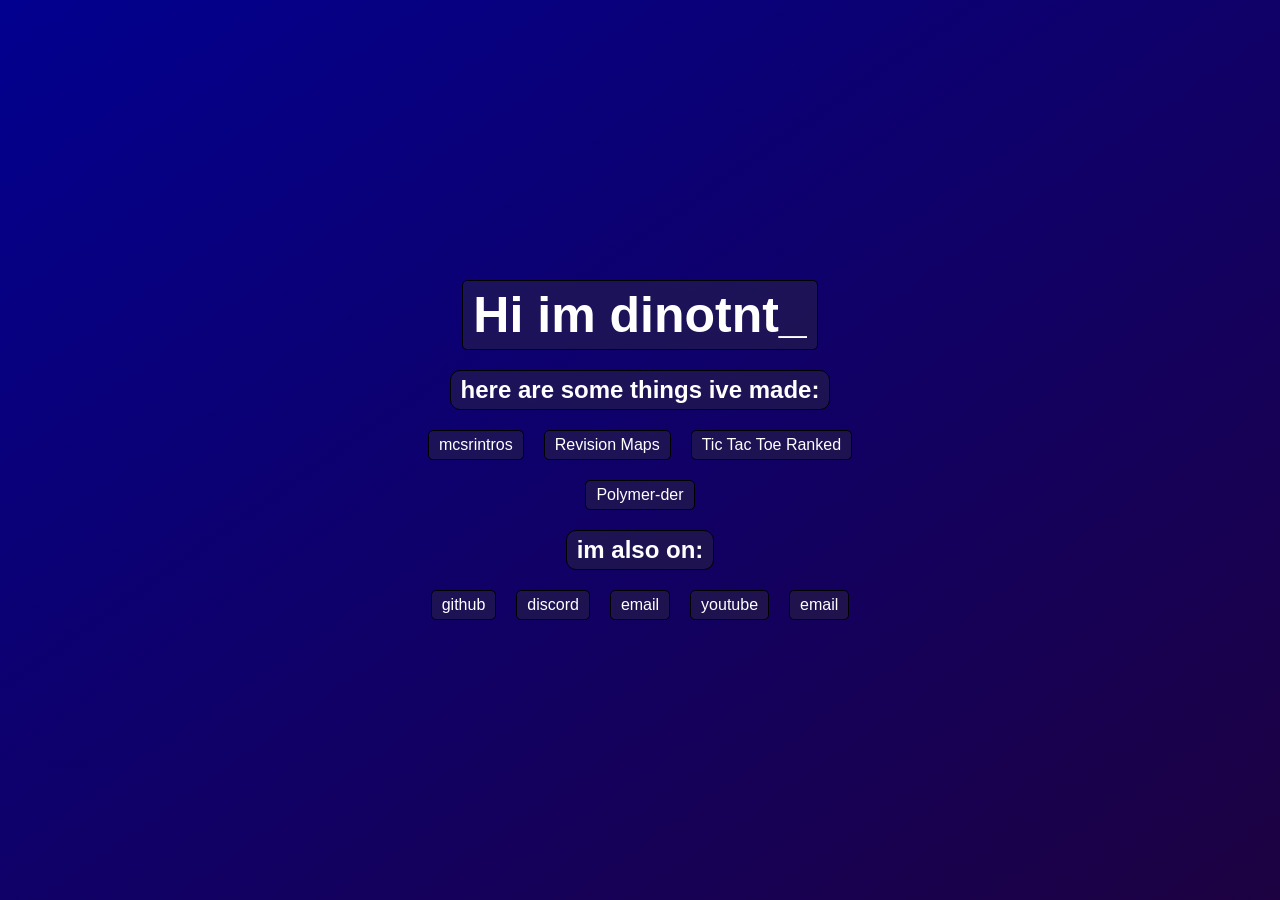
==== index.html @ 5982d79c "Update index.html" ====
<!DOCTYPE html>
<html lang="en">
<head>
    <meta charset="UTF-8">
    <meta name="viewport" content="width=device-width, initial-scale=1.0">
    <title>hi im dino</title>
    <style>
        body {
            font-family: Arial, sans-serif;
            margin: 0;
            padding: 0;
            background: linear-gradient(to bottom right, #02008f, #1d0141);
            background-attachment: fixed;
            overflow-x: hidden;
            overflow-y: hidden;
            display: flex;
            justify-content: center;
            align-items: center;
            height: 100vh;
            color: white;
        }
        .header{
            margin: 10px;
            padding: 5px 10px 5px 10px;
            background-color: rgba(53, 51, 51, 0.363);
            border-radius: 5px;
            text-align: center;
            width: fit-content;
            font-size: 40px;
            border: black solid 1px;
            font-size: 50px;
        }
        .element {
            margin: 10px;
            padding: 5px 10px 5px 10px;
            background-color: rgba(53, 51, 51, 0.363);
            border-radius: 5px;
            text-align: center;
            width: fit-content;
            border: black solid 1px;
        }
        .c {
            display: flex;
            flex-direction: column;
            align-items: center;
        }
        .box {
            margin: 10px;
            padding: 5px 10px 5px 10px;
            background-color: rgba(53, 51, 51, 0.363);
            border-radius: 10px;
            text-align: center;
            width: fit-content;
            border: black solid 1px;
        }
        p h2{
            margin: 0;
            padding: 0;
        }
        .horiz {
            display: flex;
            flex-direction: row;
            justify-content: center;
        }
        .clickable {
            cursor: pointer;
            transition: background-color 0.3s, transform 0.3s;
        }
        a {
            color: inherit;
            text-decoration: none;
        }

    </style>
</head>
<body>
    <div class="centered">
        <div class="c">
            <h1 class="header move">Hi im dinotnt_</h1>
            <div class="box move">
                <h2 style="margin: 0;">here are some things ive made:</h2>
            </div>
            <div class="horiz move">
                <p class="element clickable"><a href="http://mcsrintros.dinotnt.com" target="_blank">mcsrintros</a></p>
                <p class="element clickable"><a href="http://revisionmaps.dinotnt.com" target="_blank">Revision Maps</a></p>
                <p class="element clickable"><a href="http://tttr.dinotnt.com" target="_blank">Tic Tac Toe Ranked</a></p>
            </div>
            <div class="horiz move">
                <p class="element clickable"><a href="http://polymer-der.dinotnt.com" target="_blank">Polymer-der</a></p>
            </div>
            <div class="box move">
                <h2 style="margin: 0;">im also on:</h2>
            </div>
            <div class="horiz move">
                <p class="element clickable"><a href="https://github.com/dinotnt-lab" target="_blank">github</a></p>
                <p class="element clickable"><a onclick="alert('urls dont work for discord silly. add me -> dinotnt')">discord</a></p>
                <p class="element clickable"><a onclick="alert('i bet you fell for the discord one too -> rooc08964@gmail.com')">email</a></p>
               <p class="element clickable"><a href="https://youtube.com/@dinotnt" target="_blank">youtube</a></p>
               <p class="element clickable"><a href="twitch.tv/dinotnt_" target="_blank">email</a></p>
        </div>
    </div>
</body>
<script>
document.addEventListener("mousemove", (event) => {
    const elements = document.querySelectorAll(".move");

    elements.forEach(el => {
        const rect = el.getBoundingClientRect();

        const centerX = rect.left + rect.width / 2;
        const centerY = rect.top + rect.height / 2;

        const deltaX = centerX - event.clientX;
        const deltaY = centerY - event.clientY;

        const translateX = deltaX / 40 * -1
        const translateY = deltaY / 40 * -1
        const rotate = deltaX / 80 * -1

        el.style.transition = "transform 0.1s";
        el.style.transform = `translate(${translateX}px, ${translateY}px) rotate(${rotate}deg)`;
    });
});
</script>


</html>
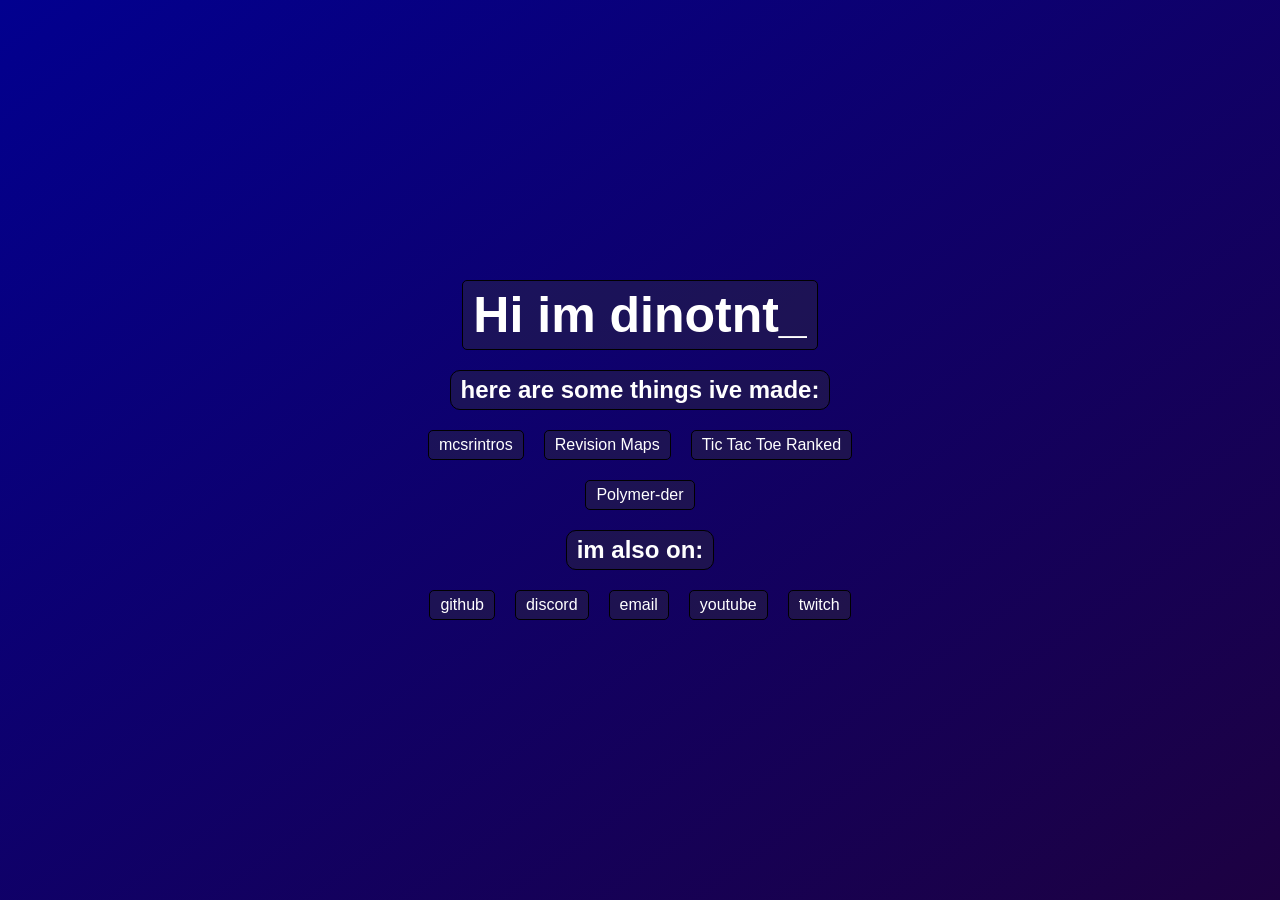
==== commit c77695ef: "Update index.html" ====
--- a/index.html
+++ b/index.html
@@ -96,7 +96,7 @@
                 <p class="element clickable"><a onclick="alert('urls dont work for discord silly. add me -> dinotnt')">discord</a></p>
                 <p class="element clickable"><a onclick="alert('i bet you fell for the discord one too -> rooc08964@gmail.com')">email</a></p>
                <p class="element clickable"><a href="https://youtube.com/@dinotnt" target="_blank">youtube</a></p>
-               <p class="element clickable"><a href="twitch.tv/dinotnt_" target="_blank">email</a></p>
+               <p class="element clickable"><a href="twitch.tv/dinotnt_" target="_blank">twitch</a></p>
         </div>
     </div>
 </body>
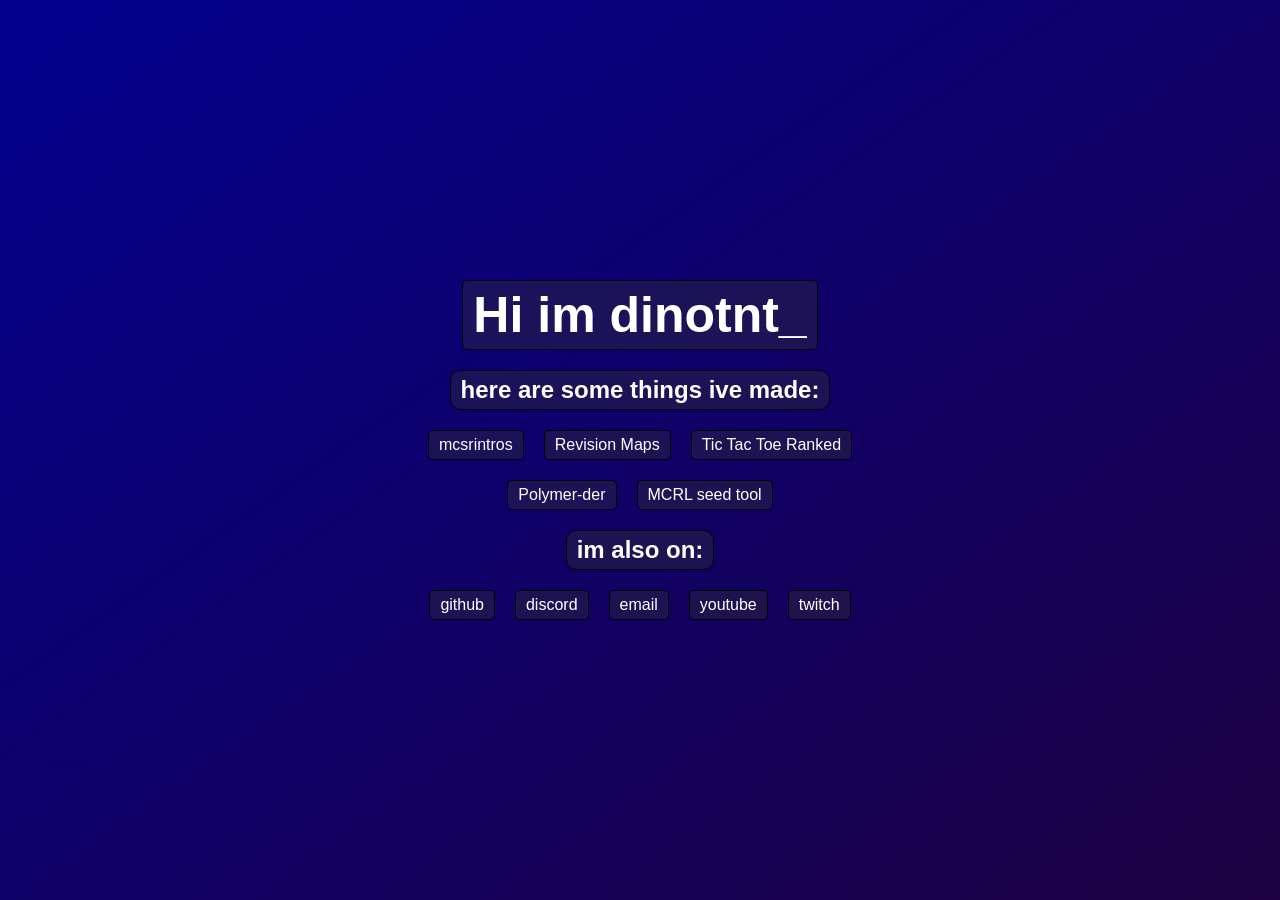
==== commit bb6058eb: "Add link to MCRL seed tool in index.html" ====
--- a/index.html
+++ b/index.html
@@ -87,6 +87,7 @@
             </div>
             <div class="horiz move">
                 <p class="element clickable"><a href="http://polymer-der.dinotnt.com" target="_blank">Polymer-der</a></p>
+                <p class="element clickable"><a href="http://mcrl-seed-tool.dinotnt.com" target="_blank">MCRL seed tool</a></p>
             </div>
             <div class="box move">
                 <h2 style="margin: 0;">im also on:</h2>
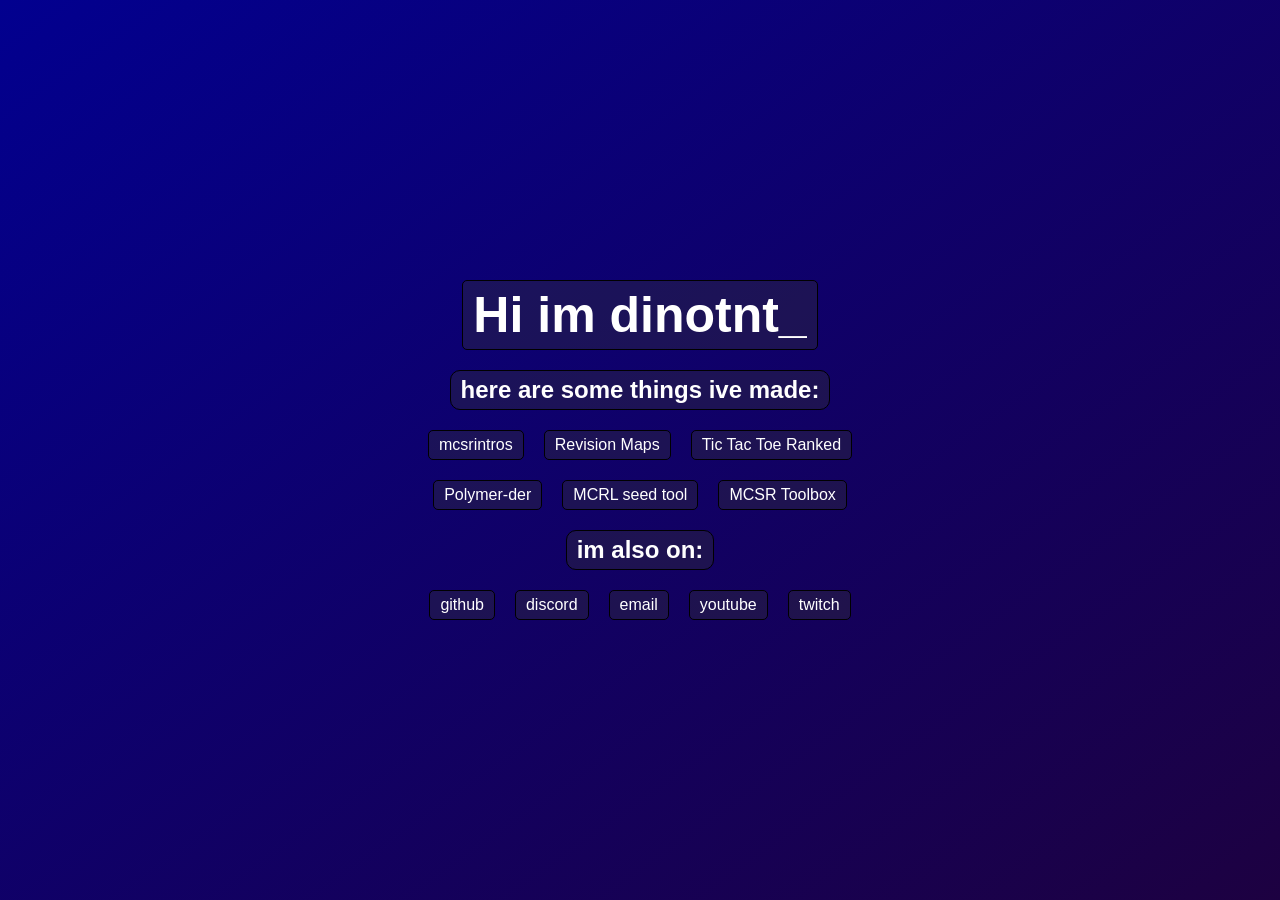
==== commit 73fc06b4: "Add link to MCSR Toolbox in index.html" ====
--- a/index.html
+++ b/index.html
@@ -88,6 +88,7 @@
             <div class="horiz move">
                 <p class="element clickable"><a href="http://polymer-der.dinotnt.com" target="_blank">Polymer-der</a></p>
                 <p class="element clickable"><a href="http://mcrl-seed-tool.dinotnt.com" target="_blank">MCRL seed tool</a></p>
+                <p class='element clickable'><a href='http://mcsr-toolbox.dinotnt.com' target='_blank'>MCSR Toolbox</a></p>
             </div>
             <div class="box move">
                 <h2 style="margin: 0;">im also on:</h2>
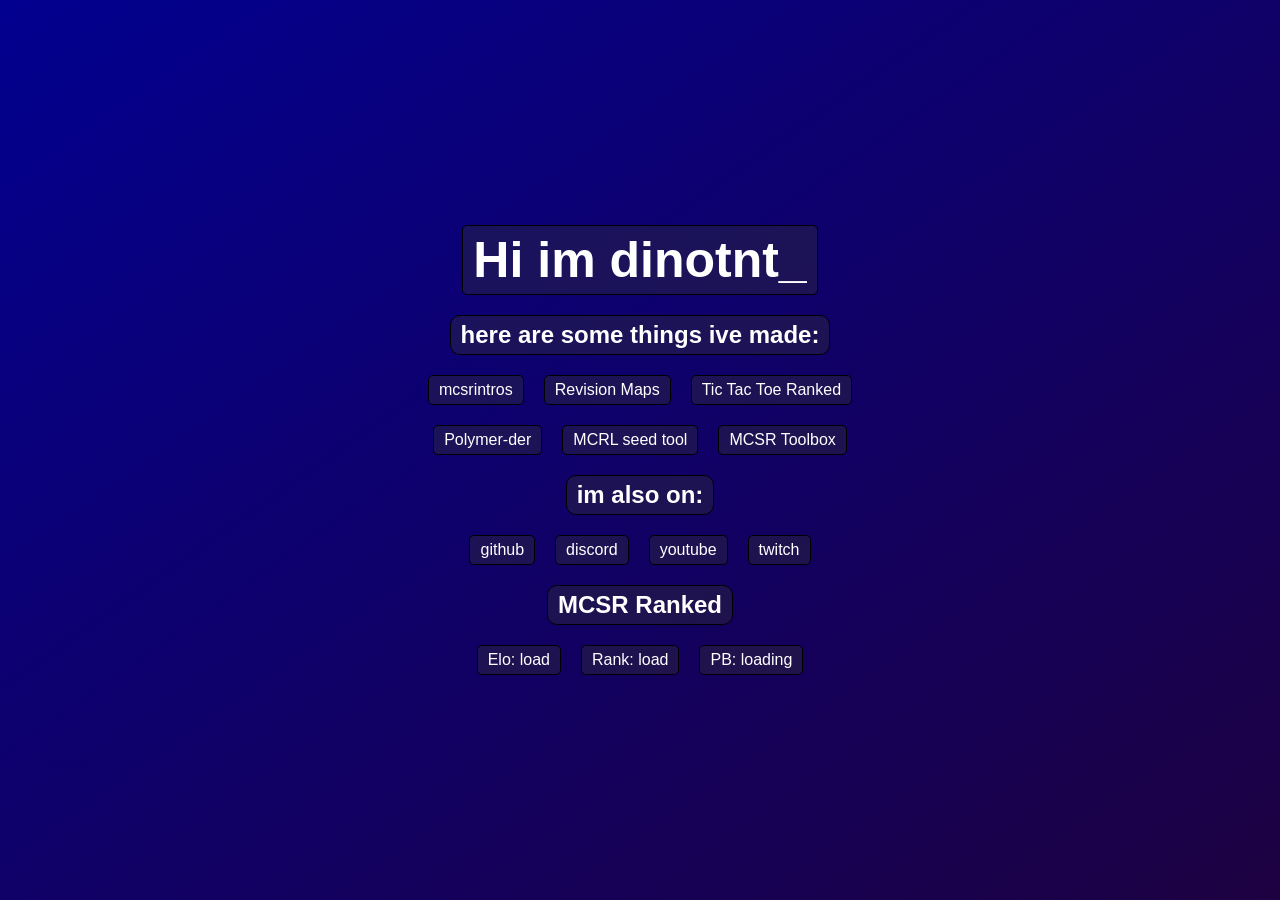
==== commit b6ed026b: "mcsrranked stats" ====
--- a/index.html
+++ b/index.html
@@ -95,10 +95,18 @@
             </div>
             <div class="horiz move">
                 <p class="element clickable"><a href="https://github.com/dinotnt-lab" target="_blank">github</a></p>
-                <p class="element clickable"><a onclick="alert('urls dont work for discord silly. add me -> dinotnt')">discord</a></p>
-                <p class="element clickable"><a onclick="alert('i bet you fell for the discord one too -> rooc08964@gmail.com')">email</a></p>
-               <p class="element clickable"><a href="https://youtube.com/@dinotnt" target="_blank">youtube</a></p>
-               <p class="element clickable"><a href="twitch.tv/dinotnt_" target="_blank">twitch</a></p>
+                <p class="element clickable"><a href="https://discord.com/users/934411864123797574" target="_blank">discord</a></p>
+                <p class="element clickable"><a href="https://youtube.com/@dinotnt" target="_blank">youtube</a></p>
+                <p class="element clickable"><a href="https://twitch.tv/dinotnt_" target="_blank">twitch</a></p>
+            </div>
+            <div class="box move">
+                <h2 style="margin:0;" class="clickable"><a href="https://mcsrranked.com/stats/dinotnt_" target="_blank">MCSR Ranked</a></h2>
+            </div>
+            <div class="horiz move">
+                <p id="elo" class="element">Elo: load</p>
+                <p id="lbpos" class="element">Rank: load</p>
+                <p id="pb" class="element">PB: loading</p>
+            </div>
         </div>
     </div>
 </body>
@@ -115,15 +123,38 @@
         const deltaX = centerX - event.clientX;
         const deltaY = centerY - event.clientY;
 
-        const translateX = deltaX / 40 * -1
-        const translateY = deltaY / 40 * -1
+        const translateX = deltaX / 80 * -1
+        const translateY = deltaY / 80 * -1
         const rotate = deltaX / 80 * -1
 
         el.style.transition = "transform 0.1s";
         el.style.transform = `translate(${translateX}px, ${translateY}px) rotate(${rotate}deg)`;
     });
 });
+
+function formatTime(ms) {
+    const minutes = Math.floor(ms / 60000);
+    const seconds = Math.floor((ms % 60000) / 1000);
+    const milliseconds = ms % 1000;
+
+    return `${String(minutes).padStart(2, '0')}:` +
+           `${String(seconds).padStart(2, '0')}.` +
+           `${String(milliseconds).padStart(3, '0')}`;
+}
+
+async function getmcsrrankedstuff() {
+    const res = await fetch('https://api.mcsrranked.com/users/dinotnt_');
+    const data = await res.json();
+    console.log(data)
+
+    const elo = document.getElementById('elo');
+    elo.innerText = 'Elo: ' + data.data.eloRate;
+    const lbpos = document.getElementById('lbpos');
+    lbpos.innerText = 'Rank: ' + data.data.eloRank;
+    const pb = document.getElementById('pb');
+    pb.innerText = 'pb: ' + formatTime(data.data.statistics.total.bestTime.ranked);
+}
+
+getmcsrrankedstuff();
 </script>
-
-
-</html>
+</html>
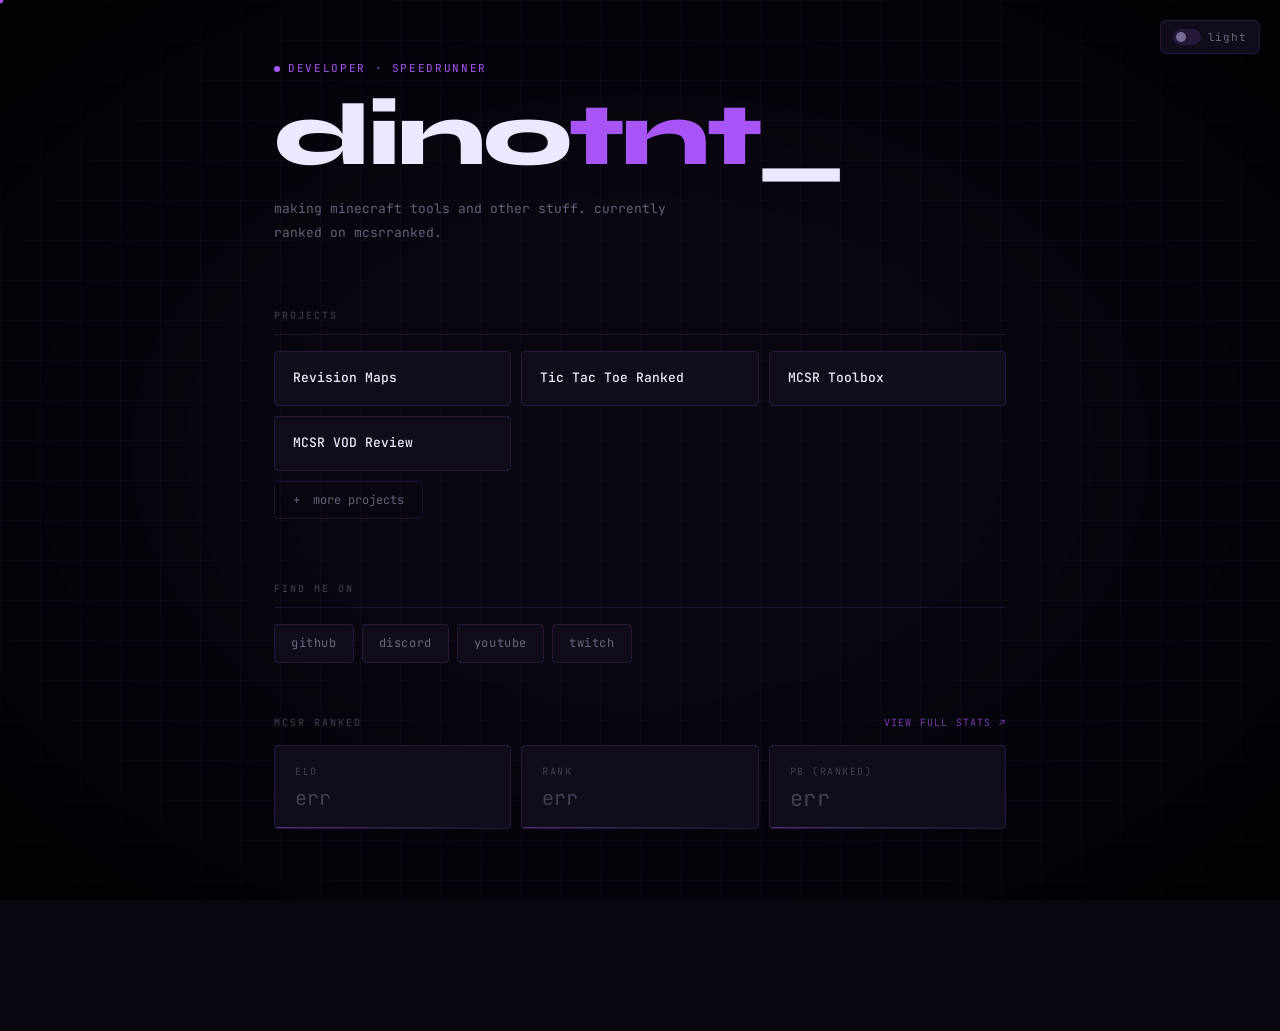
==== commit a77a307c: "new sigte" ====
--- a/index.html
+++ b/index.html
@@ -1,160 +1,570 @@
 <!DOCTYPE html>
-<html lang="en">
+<html lang="en" data-theme="dark">
 <head>
-    <meta charset="UTF-8">
-    <meta name="viewport" content="width=device-width, initial-scale=1.0">
-    <title>hi im dino</title>
-    <style>
-        body {
-            font-family: Arial, sans-serif;
-            margin: 0;
-            padding: 0;
-            background: linear-gradient(to bottom right, #02008f, #1d0141);
-            background-attachment: fixed;
-            overflow-x: hidden;
-            overflow-y: hidden;
-            display: flex;
-            justify-content: center;
-            align-items: center;
-            height: 100vh;
-            color: white;
-        }
-        .header{
-            margin: 10px;
-            padding: 5px 10px 5px 10px;
-            background-color: rgba(53, 51, 51, 0.363);
-            border-radius: 5px;
-            text-align: center;
-            width: fit-content;
-            font-size: 40px;
-            border: black solid 1px;
-            font-size: 50px;
-        }
-        .element {
-            margin: 10px;
-            padding: 5px 10px 5px 10px;
-            background-color: rgba(53, 51, 51, 0.363);
-            border-radius: 5px;
-            text-align: center;
-            width: fit-content;
-            border: black solid 1px;
-        }
-        .c {
-            display: flex;
-            flex-direction: column;
-            align-items: center;
-        }
-        .box {
-            margin: 10px;
-            padding: 5px 10px 5px 10px;
-            background-color: rgba(53, 51, 51, 0.363);
-            border-radius: 10px;
-            text-align: center;
-            width: fit-content;
-            border: black solid 1px;
-        }
-        p h2{
-            margin: 0;
-            padding: 0;
-        }
-        .horiz {
-            display: flex;
-            flex-direction: row;
-            justify-content: center;
-        }
-        .clickable {
-            cursor: pointer;
-            transition: background-color 0.3s, transform 0.3s;
-        }
-        a {
-            color: inherit;
-            text-decoration: none;
-        }
-
-    </style>
+  <meta charset="UTF-8">
+  <meta name="viewport" content="width=device-width, initial-scale=1.0">
+  <title>dinotnt_</title>
+  <link rel="preconnect" href="https://fonts.googleapis.com">
+  <link rel="preconnect" href="https://fonts.gstatic.com" crossorigin>
+  <link href="https://fonts.googleapis.com/css2?family=JetBrains+Mono:wght@300;400;500;700&family=Syne:wght@400;700;800&display=swap" rel="stylesheet">
+  <style>
+    *, *::before, *::after { box-sizing: border-box; margin: 0; padding: 0; }
+
+    :root {
+      --accent:        #a855f7;
+      --accent-bright: #c084fc;
+      --accent-dim:    rgba(168,85,247,0.12);
+      --border:        rgba(168,85,247,0.15);
+      --border-hover:  rgba(168,85,247,0.4);
+      --mono: 'JetBrains Mono', monospace;
+      --display: 'Syne', sans-serif;
+    }
+
+    /* ── DARK ── */
+    [data-theme="dark"] {
+      --bg:         #08060f;
+      --surface:    #100d1a;
+      --surface2:   #18132a;
+      --text:       #ede8ff;
+      --text-muted: rgba(220,210,255,0.45);
+      --text-dim:   rgba(220,210,255,0.25);
+      --grid-line:  rgba(168,85,247,0.04);
+      --vignette:   rgba(0,0,0,0.75);
+      --toggle-bg:  #18132a;
+      --toggle-icon: '☀';
+    }
+
+    /* ── LIGHT ── */
+    [data-theme="light"] {
+      --bg:         #faf8ff;
+      --surface:    #f2eeff;
+      --surface2:   #e9e0ff;
+      --text:       #1a0e33;
+      --text-muted: rgba(40,20,80,0.55);
+      --text-dim:   rgba(40,20,80,0.35);
+      --grid-line:  rgba(168,85,247,0.06);
+      --vignette:   rgba(200,180,255,0.15);
+      --accent:        #7c3aed;
+      --accent-bright: #9333ea;
+      --accent-dim:    rgba(124,58,237,0.1);
+      --border:        rgba(124,58,237,0.18);
+      --border-hover:  rgba(124,58,237,0.45);
+    }
+
+    html { transition: background 0.3s, color 0.3s; }
+
+    html, body {
+      height: 100%;
+      background: var(--bg);
+      color: var(--text);
+      font-family: var(--mono);
+      font-size: 14px;
+      line-height: 1.6;
+      overflow-x: hidden;
+      cursor: none;
+    }
+
+    * { cursor: none !important; }
+
+    body::before {
+      content: '';
+      position: fixed; inset: 0;
+      background-image:
+        linear-gradient(var(--grid-line) 1px, transparent 1px),
+        linear-gradient(90deg, var(--grid-line) 1px, transparent 1px);
+      background-size: 40px 40px;
+      pointer-events: none; z-index: 0;
+      transition: background-image 0.3s;
+    }
+
+    body::after {
+      content: '';
+      position: fixed; inset: 0;
+      background: radial-gradient(ellipse at center, transparent 40%, var(--vignette) 100%);
+      pointer-events: none; z-index: 0;
+    }
+
+    .page {
+      position: relative; z-index: 1;
+      max-width: 780px;
+      margin: 0 auto;
+      padding: 60px 24px 80px;
+    }
+
+    /* ── THEME TOGGLE ── */
+    .theme-toggle {
+      position: fixed;
+      top: 20px; right: 20px;
+      z-index: 100;
+      background: var(--surface);
+      border: 1px solid var(--border);
+      border-radius: 6px;
+      padding: 8px 12px;
+      cursor: pointer;
+      font-family: var(--mono);
+      font-size: 11px;
+      color: var(--text-muted);
+      letter-spacing: 0.08em;
+      display: flex; align-items: center; gap: 7px;
+      transition: border-color 0.2s, color 0.2s, background 0.2s;
+      user-select: none;
+    }
+
+    .theme-toggle:hover {
+      border-color: var(--border-hover);
+      color: var(--accent);
+    }
+
+    .toggle-track {
+      width: 28px; height: 16px;
+      background: var(--border);
+      border-radius: 99px;
+      position: relative;
+      transition: background 0.25s;
+      flex-shrink: 0;
+    }
+
+    [data-theme="light"] .toggle-track {
+      background: var(--accent);
+    }
+
+    .toggle-thumb {
+      width: 10px; height: 10px;
+      background: var(--text-muted);
+      border-radius: 50%;
+      position: absolute;
+      top: 3px; left: 3px;
+      transition: transform 0.25s cubic-bezier(0.4,0,0.2,1), background 0.25s;
+    }
+
+    [data-theme="light"] .toggle-thumb {
+      transform: translateX(12px);
+      background: #fff;
+    }
+
+    /* ── HERO ── */
+    .hero { margin-bottom: 64px; }
+
+    .hero-tag {
+      font-size: 11px; font-weight: 400;
+      color: var(--accent);
+      letter-spacing: 0.15em; text-transform: uppercase;
+      margin-bottom: 16px;
+      display: flex; align-items: center; gap: 8px;
+    }
+
+    .hero-tag::before {
+      content: '';
+      display: inline-block;
+      width: 6px; height: 6px;
+      background: var(--accent);
+      border-radius: 50%;
+      animation: blink 2s ease-in-out infinite;
+    }
+
+    @keyframes blink {
+      0%,100% { opacity: 1; transform: scale(1); }
+      50%      { opacity: 0.35; transform: scale(0.75); }
+    }
+
+    .hero-name {
+      font-family: var(--display);
+      font-size: clamp(52px, 10vw, 88px);
+      font-weight: 800;
+      line-height: 0.95;
+      letter-spacing: -0.03em;
+      color: var(--text);
+      margin-bottom: 20px;
+    }
+
+    .hero-name span { color: var(--accent); }
+
+    .hero-desc {
+      font-size: 13px;
+      color: var(--text-muted);
+      max-width: 400px;
+      line-height: 1.8;
+    }
+
+    /* ── SECTIONS ── */
+    .section { margin-bottom: 52px; }
+
+    .section-label {
+      font-size: 10px; font-weight: 500;
+      letter-spacing: 0.2em; text-transform: uppercase;
+      color: var(--text-dim);
+      margin-bottom: 16px;
+      padding-bottom: 10px;
+      border-bottom: 1px solid var(--border);
+    }
+
+    /* ── PROJECT GRID ── */
+    .projects-grid {
+      display: grid;
+      grid-template-columns: repeat(auto-fill, minmax(200px, 1fr));
+      gap: 10px;
+    }
+
+    .project-card {
+      position: relative;
+      display: flex; flex-direction: column; gap: 6px;
+      padding: 16px 18px;
+      background: var(--surface);
+      border: 1px solid var(--border);
+      border-radius: 4px;
+      text-decoration: none; color: inherit;
+      transition: border-color 0.2s, background 0.2s, transform 0.15s;
+      overflow: hidden;
+    }
+
+    .project-card::before {
+      content: '';
+      position: absolute; top: 0; left: 0;
+      width: 2px; height: 100%;
+      background: var(--accent);
+      opacity: 0; transition: opacity 0.2s;
+    }
+
+    .project-card:hover {
+      border-color: var(--border-hover);
+      background: var(--surface2);
+      transform: translateY(-2px);
+    }
+
+    .project-card:hover::before { opacity: 1; }
+
+    .project-name {
+      font-size: 13px; font-weight: 500;
+      color: var(--text);
+    }
+
+    .project-arrow {
+      font-size: 11px; color: var(--accent);
+      opacity: 0; transition: opacity 0.2s;
+      position: absolute; top: 14px; right: 14px;
+    }
+
+    .project-card:hover .project-arrow { opacity: 1; }
+
+    .more-btn {
+      background: none;
+      border: 1px solid var(--border);
+      border-radius: 4px;
+      color: var(--text-muted);
+      font-family: var(--mono); font-size: 12px;
+      padding: 10px 18px;
+      cursor: pointer;
+      transition: border-color 0.2s, color 0.2s;
+      display: flex; align-items: center; gap: 6px;
+      margin-top: 10px;
+    }
+
+    .more-btn:hover { border-color: var(--border-hover); color: var(--text); }
+
+    .hidden-projects {
+      display: grid;
+      grid-template-columns: repeat(auto-fill, minmax(200px, 1fr));
+      gap: 10px; margin-top: 10px;
+      overflow: hidden;
+      max-height: 0;
+      transition: max-height 0.4s cubic-bezier(0.4,0,0.2,1);
+    }
+
+    .hidden-projects.open { max-height: 400px; }
+
+    /* ── SOCIALS ── */
+    .socials-row { display: flex; flex-wrap: wrap; gap: 8px; }
+
+    .social-link {
+      display: inline-flex; align-items: center; gap: 6px;
+      padding: 9px 16px;
+      border: 1px solid var(--border);
+      border-radius: 4px;
+      background: var(--surface);
+      color: var(--text-muted);
+      font-size: 12px; text-decoration: none;
+      letter-spacing: 0.05em;
+      transition: all 0.2s;
+    }
+
+    .social-link:hover {
+      border-color: var(--border-hover);
+      color: var(--accent);
+      background: var(--accent-dim);
+    }
+
+    /* ── MCSR STATS ── */
+    .stats-header {
+      display: flex; align-items: center;
+      justify-content: space-between;
+      margin-bottom: 14px;
+    }
+
+    .stats-link {
+      color: var(--accent);
+      text-decoration: none;
+      font-size: 10px; letter-spacing: 0.12em;
+      text-transform: uppercase;
+      opacity: 0.7; transition: opacity 0.2s;
+    }
+
+    .stats-link:hover { opacity: 1; }
+
+    .stats-grid {
+      display: grid;
+      grid-template-columns: repeat(3, 1fr);
+      gap: 10px;
+    }
+
+    .stat-card {
+      background: var(--surface);
+      border: 1px solid var(--border);
+      border-radius: 4px;
+      padding: 18px 20px;
+      position: relative; overflow: hidden;
+    }
+
+    .stat-card::after {
+      content: '';
+      position: absolute; bottom: 0; left: 0;
+      width: 100%; height: 1px;
+      background: linear-gradient(90deg, var(--accent), transparent);
+      opacity: 0.45;
+    }
+
+    .stat-label {
+      font-size: 10px; letter-spacing: 0.15em;
+      text-transform: uppercase;
+      color: var(--text-dim); margin-bottom: 8px;
+    }
+
+    .stat-value {
+      font-family: var(--display);
+      font-size: 28px; font-weight: 700;
+      color: var(--text); line-height: 1;
+    }
+
+    .stat-value.loading {
+      color: var(--text-dim);
+      font-size: 20px; font-family: var(--mono); font-weight: 400;
+    }
+
+    .stat-value.pb { font-size: 22px; letter-spacing: 0.02em; }
+
+    /* ── FOOTER ── */
+    .footer {
+      margin-top: 80px;
+      padding-top: 24px;
+      border-top: 1px solid var(--border);
+      font-size: 11px; color: var(--text-dim);
+      display: flex; justify-content: space-between; align-items: center;
+    }
+
+    /* ── CURSOR DOT ── */
+    .cursor-dot {
+      position: fixed;
+      width: 7px; height: 7px;
+      background: var(--accent);
+      border-radius: 50%;
+      pointer-events: none; z-index: 9999;
+      transform: translate(-50%, -50%);
+      transition: width 0.15s, height 0.15s;
+      mix-blend-mode: screen;
+    }
+
+    .cursor-dot.big { width: 12px; height: 12px; }
+
+    [data-theme="light"] .cursor-dot { mix-blend-mode: multiply; }
+
+    /* ── REVEAL ── */
+    .reveal {
+      opacity: 0; transform: translateY(18px);
+      animation: reveal 0.6s cubic-bezier(0.22,1,0.36,1) forwards;
+    }
+
+    @keyframes reveal { to { opacity: 1; transform: translateY(0); } }
+
+    .reveal:nth-child(1) { animation-delay: 0.05s; }
+    .reveal:nth-child(2) { animation-delay: 0.12s; }
+    .reveal:nth-child(3) { animation-delay: 0.19s; }
+    .reveal:nth-child(4) { animation-delay: 0.26s; }
+    .reveal:nth-child(5) { animation-delay: 0.33s; }
+    .reveal:nth-child(6) { animation-delay: 0.40s; }
+
+    @media (max-width: 500px) {
+      .hero-name { font-size: 48px; }
+      .stats-grid { grid-template-columns: 1fr 1fr; }
+      .stats-grid .stat-card:last-child { grid-column: span 2; }
+      .footer { flex-direction: column; gap: 8px; text-align: center; }
+      .theme-toggle { top: 12px; right: 12px; }
+    }
+  </style>
 </head>
 <body>
-    <div class="centered">
-        <div class="c">
-            <h1 class="header move">Hi im dinotnt_</h1>
-            <div class="box move">
-                <h2 style="margin: 0;">here are some things ive made:</h2>
-            </div>
-            <div class="horiz move">
-                <p class="element clickable"><a href="http://mcsrintros.dinotnt.com" target="_blank">mcsrintros</a></p>
-                <p class="element clickable"><a href="http://revisionmaps.dinotnt.com" target="_blank">Revision Maps</a></p>
-                <p class="element clickable"><a href="http://tttr.dinotnt.com" target="_blank">Tic Tac Toe Ranked</a></p>
-            </div>
-            <div class="horiz move">
-                <p class="element clickable"><a href="http://polymer-der.dinotnt.com" target="_blank">Polymer-der</a></p>
-                <p class="element clickable"><a href="http://mcrl-seed-tool.dinotnt.com" target="_blank">MCRL seed tool</a></p>
-                <p class='element clickable'><a href='http://mcsr-toolbox.dinotnt.com' target='_blank'>MCSR Toolbox</a></p>
-            </div>
-            <div class="box move">
-                <h2 style="margin: 0;">im also on:</h2>
-            </div>
-            <div class="horiz move">
-                <p class="element clickable"><a href="https://github.com/dinotnt-lab" target="_blank">github</a></p>
-                <p class="element clickable"><a href="https://discord.com/users/934411864123797574" target="_blank">discord</a></p>
-                <p class="element clickable"><a href="https://youtube.com/@dinotnt" target="_blank">youtube</a></p>
-                <p class="element clickable"><a href="https://twitch.tv/dinotnt_" target="_blank">twitch</a></p>
-            </div>
-            <div class="box move">
-                <h2 style="margin:0;" class="clickable"><a href="https://mcsrranked.com/stats/dinotnt_" target="_blank">MCSR Ranked</a></h2>
-            </div>
-            <div class="horiz move">
-                <p id="elo" class="element">Elo: load</p>
-                <p id="lbpos" class="element">Rank: load</p>
-                <p id="pb" class="element">PB: loading</p>
-            </div>
+  <div class="cursor-dot" id="cursor"></div>
+
+  <button class="theme-toggle" id="theme-toggle" aria-label="Toggle light/dark mode">
+    <div class="toggle-track"><div class="toggle-thumb"></div></div>
+    <span id="toggle-label">light</span>
+  </button>
+
+  <div class="page">
+    <div class="hero reveal">
+      <div class="hero-tag">developer · speedrunner</div>
+      <h1 class="hero-name">dino<span>tnt</span>_</h1>
+      <p class="hero-desc">making minecraft tools and other stuff. currently ranked on mcsrranked.</p>
+    </div>
+
+    <div class="section reveal">
+      <div class="section-label">projects</div>
+      <div class="projects-grid">
+        <a class="project-card" href="http://revisionmaps.dinotnt.com" target="_blank">
+          <span class="project-name">Revision Maps</span>
+          <span class="project-arrow">↗</span>
+        </a>
+        <a class="project-card" href="http://tttr.dinotnt.com" target="_blank">
+          <span class="project-name">Tic Tac Toe Ranked</span>
+          <span class="project-arrow">↗</span>
+        </a>
+        <a class="project-card" href="http://mcsr-toolbox.dinotnt.com" target="_blank">
+          <span class="project-name">MCSR Toolbox</span>
+          <span class="project-arrow">↗</span>
+        </a>
+        <a class="project-card" href="http://vod-review.dinotnt.com" target="_blank">
+          <span class="project-name">MCSR VOD Review</span>
+          <span class="project-arrow">↗</span>
+        </a>
+      </div>
+      <button class="more-btn" id="more-btn">
+        <span id="more-arrow">+</span>&nbsp;more projects
+      </button>
+      <div class="hidden-projects" id="hidden-projects">
+        <a class="project-card" href="http://mcsrintros.dinotnt.com" target="_blank">
+          <span class="project-name">mcsrintros</span>
+          <span class="project-arrow">↗</span>
+        </a>
+        <a class="project-card" href="http://polymer-der.dinotnt.com" target="_blank">
+          <span class="project-name">Polymer-der</span>
+          <span class="project-arrow">↗</span>
+        </a>
+        <a class="project-card" href="http://mcrl-seed-tool.dinotnt.com" target="_blank">
+          <span class="project-name">MCRL Seed Tool</span>
+          <span class="project-arrow">↗</span>
+        </a>
+      </div>
+    </div>
+
+    <div class="section reveal">
+      <div class="section-label">find me on</div>
+      <div class="socials-row">
+        <a class="social-link" href="https://github.com/dinotnt-lab" target="_blank">github</a>
+        <a class="social-link" href="https://discord.com/users/934411864123797574" target="_blank">discord</a>
+        <a class="social-link" href="https://youtube.com/@dinotnt" target="_blank">youtube</a>
+        <a class="social-link" href="https://twitch.tv/dinotnt_" target="_blank">twitch</a>
+      </div>
+    </div>
+
+    <div class="section reveal">
+      <div class="stats-header">
+        <div class="section-label" style="margin-bottom:0;border:none;padding:0;">mcsr ranked</div>
+        <a class="stats-link" href="https://mcsrranked.com/stats/dinotnt_" target="_blank">view full stats ↗</a>
+      </div>
+      <div class="stats-grid">
+        <div class="stat-card">
+          <div class="stat-label">elo</div>
+          <div class="stat-value loading" id="elo">—</div>
         </div>
+        <div class="stat-card">
+          <div class="stat-label">rank</div>
+          <div class="stat-value loading" id="rank">—</div>
+        </div>
+        <div class="stat-card">
+          <div class="stat-label">pb (ranked)</div>
+          <div class="stat-value pb loading" id="pb">—</div>
+        </div>
+      </div>
     </div>
+
+    <div class="footer reveal">
+      <span>dinotnt_ · <span id="year"></span></span>
+      <span style="color: var(--accent); opacity: 0.5;">// always building</span>
+    </div>
+  </div>
+
+  <script>
+    document.getElementById('year').textContent = new Date().getFullYear();
+
+    // cursor
+    const cursor = document.getElementById('cursor');
+    document.addEventListener('mousemove', e => {
+      cursor.style.left = e.clientX + 'px';
+      cursor.style.top = e.clientY + 'px';
+    });
+    document.querySelectorAll('a, button').forEach(el => {
+      el.addEventListener('mouseenter', () => cursor.classList.add('big'));
+      el.addEventListener('mouseleave', () => cursor.classList.remove('big'));
+    });
+
+    // theme toggle
+    const html = document.documentElement;
+    const toggleBtn = document.getElementById('theme-toggle');
+    const toggleLabel = document.getElementById('toggle-label');
+    let isDark = true;
+
+    const saved = localStorage.getItem('theme');
+    if (saved === 'light') { isDark = false; html.setAttribute('data-theme','light'); toggleLabel.textContent = 'dark'; }
+
+    toggleBtn.addEventListener('click', () => {
+      isDark = !isDark;
+      html.setAttribute('data-theme', isDark ? 'dark' : 'light');
+      toggleLabel.textContent = isDark ? 'light' : 'dark';
+      localStorage.setItem('theme', isDark ? 'dark' : 'light');
+    });
+
+    // more projects
+    const moreBtn = document.getElementById('more-btn');
+    const hiddenProjects = document.getElementById('hidden-projects');
+    const moreArrow = document.getElementById('more-arrow');
+    let open = false;
+
+    moreBtn.addEventListener('click', () => {
+      open = !open;
+      hiddenProjects.classList.toggle('open', open);
+      moreArrow.textContent = open ? '−' : '+';
+    });
+
+    // mcsr stats
+    function formatTime(ms) {
+      const min = Math.floor(ms / 60000);
+      const sec = Math.floor((ms % 60000) / 1000);
+      const mil = ms % 1000;
+      return `${String(min).padStart(2,'0')}:${String(sec).padStart(2,'0')}.${String(mil).padStart(3,'0')}`;
+    }
+
+    async function loadStats() {
+      try {
+        const res = await fetch('https://api.mcsrranked.com/users/dinotnt_');
+        const data = await res.json();
+        const d = data.data;
+
+        const eloEl = document.getElementById('elo');
+        eloEl.textContent = d.eloRate ?? '—';
+        eloEl.classList.remove('loading');
+
+        const rankEl = document.getElementById('rank');
+        rankEl.textContent = '#' + (d.eloRank ?? '—');
+        rankEl.classList.remove('loading');
+
+        const pbEl = document.getElementById('pb');
+        const pbMs = d?.statistics?.total?.bestTime?.ranked;
+        pbEl.textContent = pbMs ? formatTime(pbMs) : '—';
+        pbEl.classList.remove('loading');
+      } catch {
+        ['elo','rank','pb'].forEach(id => { document.getElementById(id).textContent = 'err'; });
+      }
+    }
+
+    loadStats();
+  </script>
 </body>
-<script>
-document.addEventListener("mousemove", (event) => {
-    const elements = document.querySelectorAll(".move");
-
-    elements.forEach(el => {
-        const rect = el.getBoundingClientRect();
-
-        const centerX = rect.left + rect.width / 2;
-        const centerY = rect.top + rect.height / 2;
-
-        const deltaX = centerX - event.clientX;
-        const deltaY = centerY - event.clientY;
-
-        const translateX = deltaX / 80 * -1
-        const translateY = deltaY / 80 * -1
-        const rotate = deltaX / 80 * -1
-
-        el.style.transition = "transform 0.1s";
-        el.style.transform = `translate(${translateX}px, ${translateY}px) rotate(${rotate}deg)`;
-    });
-});
-
-function formatTime(ms) {
-    const minutes = Math.floor(ms / 60000);
-    const seconds = Math.floor((ms % 60000) / 1000);
-    const milliseconds = ms % 1000;
-
-    return `${String(minutes).padStart(2, '0')}:` +
-           `${String(seconds).padStart(2, '0')}.` +
-           `${String(milliseconds).padStart(3, '0')}`;
-}
-
-async function getmcsrrankedstuff() {
-    const res = await fetch('https://api.mcsrranked.com/users/dinotnt_');
-    const data = await res.json();
-    console.log(data)
-
-    const elo = document.getElementById('elo');
-    elo.innerText = 'Elo: ' + data.data.eloRate;
-    const lbpos = document.getElementById('lbpos');
-    lbpos.innerText = 'Rank: ' + data.data.eloRank;
-    const pb = document.getElementById('pb');
-    pb.innerText = 'pb: ' + formatTime(data.data.statistics.total.bestTime.ranked);
-}
-
-getmcsrrankedstuff();
-</script>
 </html>
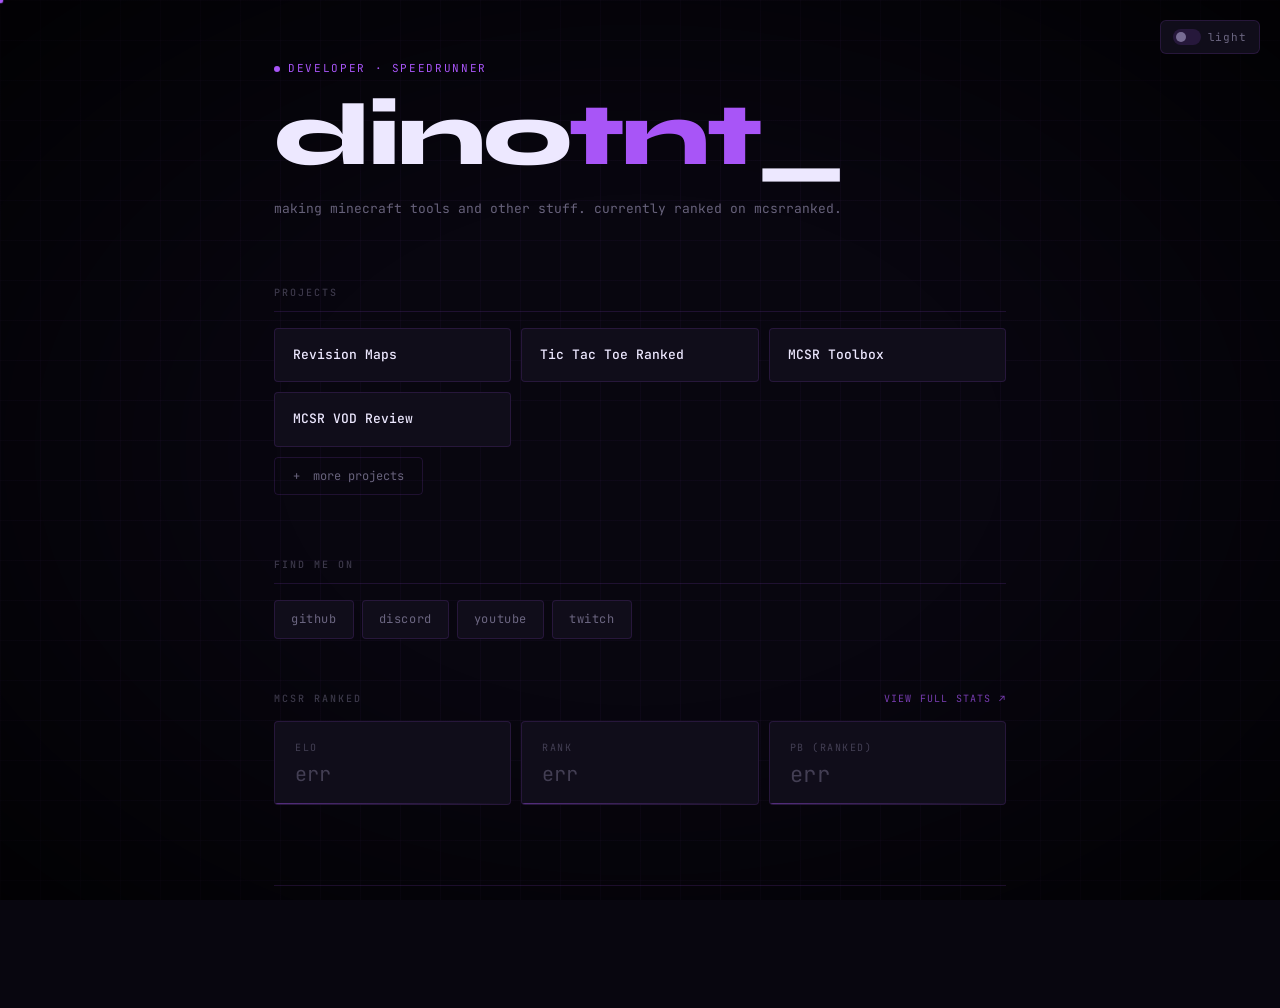
==== commit 0abbca4b: "Remove max-width from .hero-desc Remove max-width property from hero description." ====
--- a/index.html
+++ b/index.html
@@ -182,7 +182,6 @@
     .hero-desc {
       font-size: 13px;
       color: var(--text-muted);
-      max-width: 400px;
       line-height: 1.8;
     }
 
@@ -567,4 +566,4 @@
     loadStats();
   </script>
 </body>
-</html>+</html>
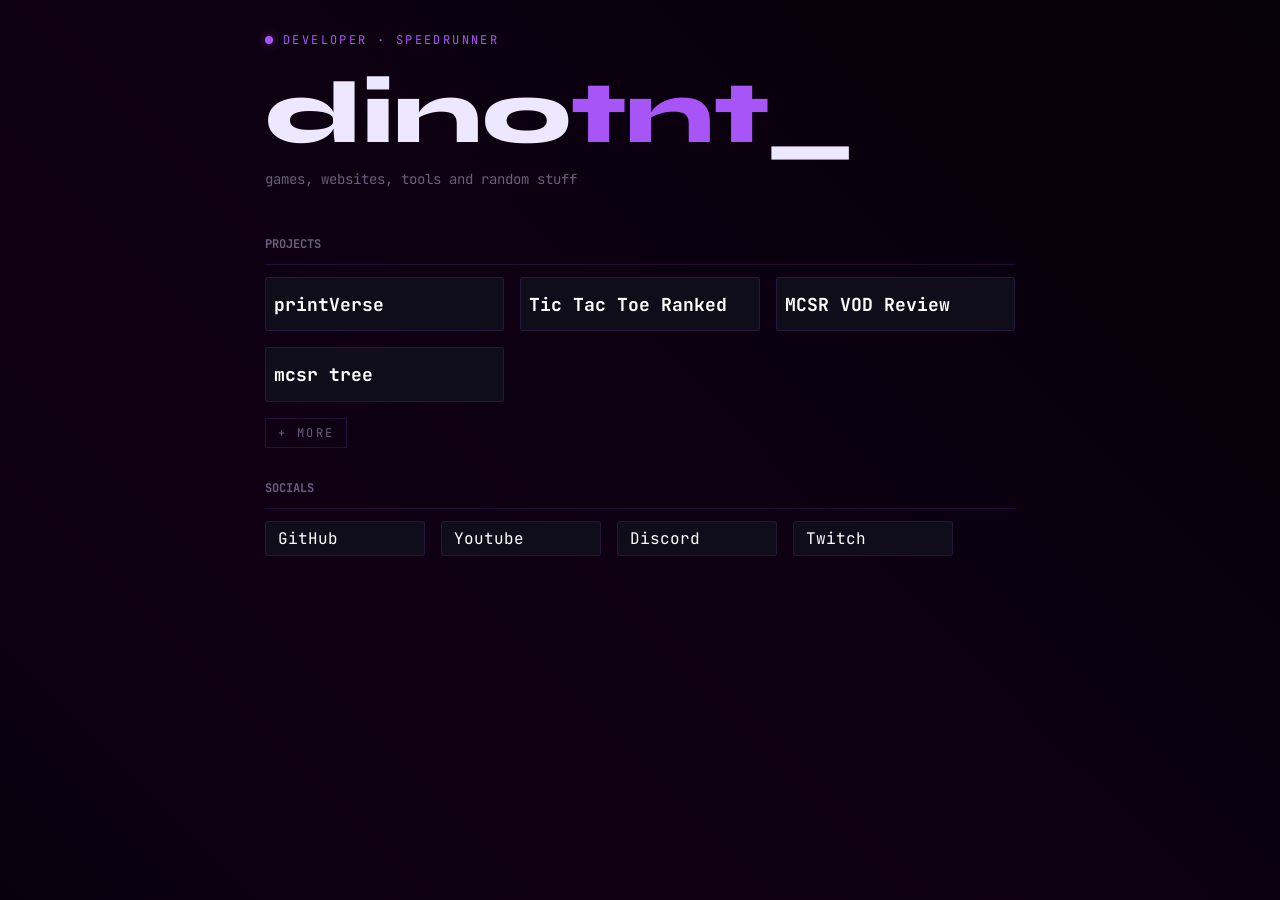
==== commit 814d5323: "projects" ====
--- a/index.html
+++ b/index.html
@@ -1,569 +1,58 @@
-<!DOCTYPE html>
-<html lang="en" data-theme="dark">
-<head>
-  <meta charset="UTF-8">
-  <meta name="viewport" content="width=device-width, initial-scale=1.0">
-  <title>dinotnt_</title>
-  <link rel="preconnect" href="https://fonts.googleapis.com">
-  <link rel="preconnect" href="https://fonts.gstatic.com" crossorigin>
-  <link href="https://fonts.googleapis.com/css2?family=JetBrains+Mono:wght@300;400;500;700&family=Syne:wght@400;700;800&display=swap" rel="stylesheet">
-  <style>
-    *, *::before, *::after { box-sizing: border-box; margin: 0; padding: 0; }
-
-    :root {
-      --accent:        #a855f7;
-      --accent-bright: #c084fc;
-      --accent-dim:    rgba(168,85,247,0.12);
-      --border:        rgba(168,85,247,0.15);
-      --border-hover:  rgba(168,85,247,0.4);
-      --mono: 'JetBrains Mono', monospace;
-      --display: 'Syne', sans-serif;
-    }
-
-    /* ── DARK ── */
-    [data-theme="dark"] {
-      --bg:         #08060f;
-      --surface:    #100d1a;
-      --surface2:   #18132a;
-      --text:       #ede8ff;
-      --text-muted: rgba(220,210,255,0.45);
-      --text-dim:   rgba(220,210,255,0.25);
-      --grid-line:  rgba(168,85,247,0.04);
-      --vignette:   rgba(0,0,0,0.75);
-      --toggle-bg:  #18132a;
-      --toggle-icon: '☀';
-    }
-
-    /* ── LIGHT ── */
-    [data-theme="light"] {
-      --bg:         #faf8ff;
-      --surface:    #f2eeff;
-      --surface2:   #e9e0ff;
-      --text:       #1a0e33;
-      --text-muted: rgba(40,20,80,0.55);
-      --text-dim:   rgba(40,20,80,0.35);
-      --grid-line:  rgba(168,85,247,0.06);
-      --vignette:   rgba(200,180,255,0.15);
-      --accent:        #7c3aed;
-      --accent-bright: #9333ea;
-      --accent-dim:    rgba(124,58,237,0.1);
-      --border:        rgba(124,58,237,0.18);
-      --border-hover:  rgba(124,58,237,0.45);
-    }
-
-    html { transition: background 0.3s, color 0.3s; }
-
-    html, body {
-      height: 100%;
-      background: var(--bg);
-      color: var(--text);
-      font-family: var(--mono);
-      font-size: 14px;
-      line-height: 1.6;
-      overflow-x: hidden;
-      cursor: none;
-    }
-
-    * { cursor: none !important; }
-
-    body::before {
-      content: '';
-      position: fixed; inset: 0;
-      background-image:
-        linear-gradient(var(--grid-line) 1px, transparent 1px),
-        linear-gradient(90deg, var(--grid-line) 1px, transparent 1px);
-      background-size: 40px 40px;
-      pointer-events: none; z-index: 0;
-      transition: background-image 0.3s;
-    }
-
-    body::after {
-      content: '';
-      position: fixed; inset: 0;
-      background: radial-gradient(ellipse at center, transparent 40%, var(--vignette) 100%);
-      pointer-events: none; z-index: 0;
-    }
-
-    .page {
-      position: relative; z-index: 1;
-      max-width: 780px;
-      margin: 0 auto;
-      padding: 60px 24px 80px;
-    }
-
-    /* ── THEME TOGGLE ── */
-    .theme-toggle {
-      position: fixed;
-      top: 20px; right: 20px;
-      z-index: 100;
-      background: var(--surface);
-      border: 1px solid var(--border);
-      border-radius: 6px;
-      padding: 8px 12px;
-      cursor: pointer;
-      font-family: var(--mono);
-      font-size: 11px;
-      color: var(--text-muted);
-      letter-spacing: 0.08em;
-      display: flex; align-items: center; gap: 7px;
-      transition: border-color 0.2s, color 0.2s, background 0.2s;
-      user-select: none;
-    }
-
-    .theme-toggle:hover {
-      border-color: var(--border-hover);
-      color: var(--accent);
-    }
-
-    .toggle-track {
-      width: 28px; height: 16px;
-      background: var(--border);
-      border-radius: 99px;
-      position: relative;
-      transition: background 0.25s;
-      flex-shrink: 0;
-    }
-
-    [data-theme="light"] .toggle-track {
-      background: var(--accent);
-    }
-
-    .toggle-thumb {
-      width: 10px; height: 10px;
-      background: var(--text-muted);
-      border-radius: 50%;
-      position: absolute;
-      top: 3px; left: 3px;
-      transition: transform 0.25s cubic-bezier(0.4,0,0.2,1), background 0.25s;
-    }
-
-    [data-theme="light"] .toggle-thumb {
-      transform: translateX(12px);
-      background: #fff;
-    }
-
-    /* ── HERO ── */
-    .hero { margin-bottom: 64px; }
-
-    .hero-tag {
-      font-size: 11px; font-weight: 400;
-      color: var(--accent);
-      letter-spacing: 0.15em; text-transform: uppercase;
-      margin-bottom: 16px;
-      display: flex; align-items: center; gap: 8px;
-    }
-
-    .hero-tag::before {
-      content: '';
-      display: inline-block;
-      width: 6px; height: 6px;
-      background: var(--accent);
-      border-radius: 50%;
-      animation: blink 2s ease-in-out infinite;
-    }
-
-    @keyframes blink {
-      0%,100% { opacity: 1; transform: scale(1); }
-      50%      { opacity: 0.35; transform: scale(0.75); }
-    }
-
-    .hero-name {
-      font-family: var(--display);
-      font-size: clamp(52px, 10vw, 88px);
-      font-weight: 800;
-      line-height: 0.95;
-      letter-spacing: -0.03em;
-      color: var(--text);
-      margin-bottom: 20px;
-    }
-
-    .hero-name span { color: var(--accent); }
-
-    .hero-desc {
-      font-size: 13px;
-      color: var(--text-muted);
-      line-height: 1.8;
-    }
-
-    /* ── SECTIONS ── */
-    .section { margin-bottom: 52px; }
-
-    .section-label {
-      font-size: 10px; font-weight: 500;
-      letter-spacing: 0.2em; text-transform: uppercase;
-      color: var(--text-dim);
-      margin-bottom: 16px;
-      padding-bottom: 10px;
-      border-bottom: 1px solid var(--border);
-    }
-
-    /* ── PROJECT GRID ── */
-    .projects-grid {
-      display: grid;
-      grid-template-columns: repeat(auto-fill, minmax(200px, 1fr));
-      gap: 10px;
-    }
-
-    .project-card {
-      position: relative;
-      display: flex; flex-direction: column; gap: 6px;
-      padding: 16px 18px;
-      background: var(--surface);
-      border: 1px solid var(--border);
-      border-radius: 4px;
-      text-decoration: none; color: inherit;
-      transition: border-color 0.2s, background 0.2s, transform 0.15s;
-      overflow: hidden;
-    }
-
-    .project-card::before {
-      content: '';
-      position: absolute; top: 0; left: 0;
-      width: 2px; height: 100%;
-      background: var(--accent);
-      opacity: 0; transition: opacity 0.2s;
-    }
-
-    .project-card:hover {
-      border-color: var(--border-hover);
-      background: var(--surface2);
-      transform: translateY(-2px);
-    }
-
-    .project-card:hover::before { opacity: 1; }
-
-    .project-name {
-      font-size: 13px; font-weight: 500;
-      color: var(--text);
-    }
-
-    .project-arrow {
-      font-size: 11px; color: var(--accent);
-      opacity: 0; transition: opacity 0.2s;
-      position: absolute; top: 14px; right: 14px;
-    }
-
-    .project-card:hover .project-arrow { opacity: 1; }
-
-    .more-btn {
-      background: none;
-      border: 1px solid var(--border);
-      border-radius: 4px;
-      color: var(--text-muted);
-      font-family: var(--mono); font-size: 12px;
-      padding: 10px 18px;
-      cursor: pointer;
-      transition: border-color 0.2s, color 0.2s;
-      display: flex; align-items: center; gap: 6px;
-      margin-top: 10px;
-    }
-
-    .more-btn:hover { border-color: var(--border-hover); color: var(--text); }
-
-    .hidden-projects {
-      display: grid;
-      grid-template-columns: repeat(auto-fill, minmax(200px, 1fr));
-      gap: 10px; margin-top: 10px;
-      overflow: hidden;
-      max-height: 0;
-      transition: max-height 0.4s cubic-bezier(0.4,0,0.2,1);
-    }
-
-    .hidden-projects.open { max-height: 400px; }
-
-    /* ── SOCIALS ── */
-    .socials-row { display: flex; flex-wrap: wrap; gap: 8px; }
-
-    .social-link {
-      display: inline-flex; align-items: center; gap: 6px;
-      padding: 9px 16px;
-      border: 1px solid var(--border);
-      border-radius: 4px;
-      background: var(--surface);
-      color: var(--text-muted);
-      font-size: 12px; text-decoration: none;
-      letter-spacing: 0.05em;
-      transition: all 0.2s;
-    }
-
-    .social-link:hover {
-      border-color: var(--border-hover);
-      color: var(--accent);
-      background: var(--accent-dim);
-    }
-
-    /* ── MCSR STATS ── */
-    .stats-header {
-      display: flex; align-items: center;
-      justify-content: space-between;
-      margin-bottom: 14px;
-    }
-
-    .stats-link {
-      color: var(--accent);
-      text-decoration: none;
-      font-size: 10px; letter-spacing: 0.12em;
-      text-transform: uppercase;
-      opacity: 0.7; transition: opacity 0.2s;
-    }
-
-    .stats-link:hover { opacity: 1; }
-
-    .stats-grid {
-      display: grid;
-      grid-template-columns: repeat(3, 1fr);
-      gap: 10px;
-    }
-
-    .stat-card {
-      background: var(--surface);
-      border: 1px solid var(--border);
-      border-radius: 4px;
-      padding: 18px 20px;
-      position: relative; overflow: hidden;
-    }
-
-    .stat-card::after {
-      content: '';
-      position: absolute; bottom: 0; left: 0;
-      width: 100%; height: 1px;
-      background: linear-gradient(90deg, var(--accent), transparent);
-      opacity: 0.45;
-    }
-
-    .stat-label {
-      font-size: 10px; letter-spacing: 0.15em;
-      text-transform: uppercase;
-      color: var(--text-dim); margin-bottom: 8px;
-    }
-
-    .stat-value {
-      font-family: var(--display);
-      font-size: 28px; font-weight: 700;
-      color: var(--text); line-height: 1;
-    }
-
-    .stat-value.loading {
-      color: var(--text-dim);
-      font-size: 20px; font-family: var(--mono); font-weight: 400;
-    }
-
-    .stat-value.pb { font-size: 22px; letter-spacing: 0.02em; }
-
-    /* ── FOOTER ── */
-    .footer {
-      margin-top: 80px;
-      padding-top: 24px;
-      border-top: 1px solid var(--border);
-      font-size: 11px; color: var(--text-dim);
-      display: flex; justify-content: space-between; align-items: center;
-    }
-
-    /* ── CURSOR DOT ── */
-    .cursor-dot {
-      position: fixed;
-      width: 7px; height: 7px;
-      background: var(--accent);
-      border-radius: 50%;
-      pointer-events: none; z-index: 9999;
-      transform: translate(-50%, -50%);
-      transition: width 0.15s, height 0.15s;
-      mix-blend-mode: screen;
-    }
-
-    .cursor-dot.big { width: 12px; height: 12px; }
-
-    [data-theme="light"] .cursor-dot { mix-blend-mode: multiply; }
-
-    /* ── REVEAL ── */
-    .reveal {
-      opacity: 0; transform: translateY(18px);
-      animation: reveal 0.6s cubic-bezier(0.22,1,0.36,1) forwards;
-    }
-
-    @keyframes reveal { to { opacity: 1; transform: translateY(0); } }
-
-    .reveal:nth-child(1) { animation-delay: 0.05s; }
-    .reveal:nth-child(2) { animation-delay: 0.12s; }
-    .reveal:nth-child(3) { animation-delay: 0.19s; }
-    .reveal:nth-child(4) { animation-delay: 0.26s; }
-    .reveal:nth-child(5) { animation-delay: 0.33s; }
-    .reveal:nth-child(6) { animation-delay: 0.40s; }
-
-    @media (max-width: 500px) {
-      .hero-name { font-size: 48px; }
-      .stats-grid { grid-template-columns: 1fr 1fr; }
-      .stats-grid .stat-card:last-child { grid-column: span 2; }
-      .footer { flex-direction: column; gap: 8px; text-align: center; }
-      .theme-toggle { top: 12px; right: 12px; }
-    }
-  </style>
-</head>
-<body>
-  <div class="cursor-dot" id="cursor"></div>
-
-  <button class="theme-toggle" id="theme-toggle" aria-label="Toggle light/dark mode">
-    <div class="toggle-track"><div class="toggle-thumb"></div></div>
-    <span id="toggle-label">light</span>
-  </button>
-
-  <div class="page">
-    <div class="hero reveal">
-      <div class="hero-tag">developer · speedrunner</div>
-      <h1 class="hero-name">dino<span>tnt</span>_</h1>
-      <p class="hero-desc">making minecraft tools and other stuff. currently ranked on mcsrranked.</p>
-    </div>
-
-    <div class="section reveal">
-      <div class="section-label">projects</div>
-      <div class="projects-grid">
-        <a class="project-card" href="http://revisionmaps.dinotnt.com" target="_blank">
-          <span class="project-name">Revision Maps</span>
-          <span class="project-arrow">↗</span>
-        </a>
-        <a class="project-card" href="http://tttr.dinotnt.com" target="_blank">
-          <span class="project-name">Tic Tac Toe Ranked</span>
-          <span class="project-arrow">↗</span>
-        </a>
-        <a class="project-card" href="http://mcsr-toolbox.dinotnt.com" target="_blank">
-          <span class="project-name">MCSR Toolbox</span>
-          <span class="project-arrow">↗</span>
-        </a>
-        <a class="project-card" href="http://vod-review.dinotnt.com" target="_blank">
-          <span class="project-name">MCSR VOD Review</span>
-          <span class="project-arrow">↗</span>
-        </a>
-      </div>
-      <button class="more-btn" id="more-btn">
-        <span id="more-arrow">+</span>&nbsp;more projects
-      </button>
-      <div class="hidden-projects" id="hidden-projects">
-        <a class="project-card" href="http://mcsrintros.dinotnt.com" target="_blank">
-          <span class="project-name">mcsrintros</span>
-          <span class="project-arrow">↗</span>
-        </a>
-        <a class="project-card" href="http://polymer-der.dinotnt.com" target="_blank">
-          <span class="project-name">Polymer-der</span>
-          <span class="project-arrow">↗</span>
-        </a>
-        <a class="project-card" href="http://mcrl-seed-tool.dinotnt.com" target="_blank">
-          <span class="project-name">MCRL Seed Tool</span>
-          <span class="project-arrow">↗</span>
-        </a>
-      </div>
-    </div>
-
-    <div class="section reveal">
-      <div class="section-label">find me on</div>
-      <div class="socials-row">
-        <a class="social-link" href="https://github.com/dinotnt-lab" target="_blank">github</a>
-        <a class="social-link" href="https://discord.com/users/934411864123797574" target="_blank">discord</a>
-        <a class="social-link" href="https://youtube.com/@dinotnt" target="_blank">youtube</a>
-        <a class="social-link" href="https://twitch.tv/dinotnt_" target="_blank">twitch</a>
-      </div>
-    </div>
-
-    <div class="section reveal">
-      <div class="stats-header">
-        <div class="section-label" style="margin-bottom:0;border:none;padding:0;">mcsr ranked</div>
-        <a class="stats-link" href="https://mcsrranked.com/stats/dinotnt_" target="_blank">view full stats ↗</a>
-      </div>
-      <div class="stats-grid">
-        <div class="stat-card">
-          <div class="stat-label">elo</div>
-          <div class="stat-value loading" id="elo">—</div>
-        </div>
-        <div class="stat-card">
-          <div class="stat-label">rank</div>
-          <div class="stat-value loading" id="rank">—</div>
-        </div>
-        <div class="stat-card">
-          <div class="stat-label">pb (ranked)</div>
-          <div class="stat-value pb loading" id="pb">—</div>
+<!doctype html>
+<html lang="en">
+	<head>
+		<title>dinotnt_</title>
+		<meta charset="utf-8" />
+		<meta name="viewport" content="width=device-width, initial-scale=1" />
+		<link rel="stylesheet" href="/style.css" />
+		<link rel="preconnect" href="https://fonts.googleapis.com" />
+		<link rel="preconnect" href="https://fonts.gstatic.com" crossorigin />
+		<link
+			href="https://fonts.googleapis.com/css2?family=JetBrains+Mono:wght@300;400;500;700&amp;family=Syne:wght@400;700;800&amp;display=swap"
+			rel="stylesheet"
+		/>
+		<script src="/script.js"></script>
+	</head>
+	<body>
+		<div id="page">
+			<div id="header">
+				<div class="subtext">
+					<div id="dot"></div>
+					<p>developer · speedrunner</p>
+				</div>
+				<h1>dino<a style="color: var(--accent-color)">tnt</a>_</h1>
+				<p class="subtext2">games, websites, tools and random stuff</p>
+			</div>
+			<div id="projects-c">
+				<div class="section-header"><p>projects</p></div>
+				<div id="projects"></div>
+				<button
+					id="show-hidden"
+					onclick="toggleHiddenProjects()"
+					aria-expanded="false"
+					aria-controls="hidden-projects"
+				>
+					+ More
+				</button>
+				<div id="hidden-projects" aria-hidden="true"></div>
+			</div>
+      <div id="socials">
+        <div class="section-header"><p>socials</p></div>
+        <div id="socials-list">
+					<a class="social" href="https://github.com/dinotnt-labs" target="_blank" rel="noopener noreferrer">
+						<p>GitHub</p>
+					</a>
+					<a class="social" href="https://youtube.com/@dinotnt" target="_blank" rel="noopener noreferrer">
+						<p>Youtube</p>
+					</a>
+					<a class="social" href="https://discord.com/users/934411864123797574" target="_blank" rel="noopener noreferrer">
+						<p>Discord</p>
+					</a>
+					<a class="social" href="https://twitch.tv/dinotnt" target="_blank" rel="noopener noreferrer">
+						<p>Twitch</p>
+					</a>
         </div>
       </div>
-    </div>
-
-    <div class="footer reveal">
-      <span>dinotnt_ · <span id="year"></span></span>
-      <span style="color: var(--accent); opacity: 0.5;">// always building</span>
-    </div>
-  </div>
-
-  <script>
-    document.getElementById('year').textContent = new Date().getFullYear();
-
-    // cursor
-    const cursor = document.getElementById('cursor');
-    document.addEventListener('mousemove', e => {
-      cursor.style.left = e.clientX + 'px';
-      cursor.style.top = e.clientY + 'px';
-    });
-    document.querySelectorAll('a, button').forEach(el => {
-      el.addEventListener('mouseenter', () => cursor.classList.add('big'));
-      el.addEventListener('mouseleave', () => cursor.classList.remove('big'));
-    });
-
-    // theme toggle
-    const html = document.documentElement;
-    const toggleBtn = document.getElementById('theme-toggle');
-    const toggleLabel = document.getElementById('toggle-label');
-    let isDark = true;
-
-    const saved = localStorage.getItem('theme');
-    if (saved === 'light') { isDark = false; html.setAttribute('data-theme','light'); toggleLabel.textContent = 'dark'; }
-
-    toggleBtn.addEventListener('click', () => {
-      isDark = !isDark;
-      html.setAttribute('data-theme', isDark ? 'dark' : 'light');
-      toggleLabel.textContent = isDark ? 'light' : 'dark';
-      localStorage.setItem('theme', isDark ? 'dark' : 'light');
-    });
-
-    // more projects
-    const moreBtn = document.getElementById('more-btn');
-    const hiddenProjects = document.getElementById('hidden-projects');
-    const moreArrow = document.getElementById('more-arrow');
-    let open = false;
-
-    moreBtn.addEventListener('click', () => {
-      open = !open;
-      hiddenProjects.classList.toggle('open', open);
-      moreArrow.textContent = open ? '−' : '+';
-    });
-
-    // mcsr stats
-    function formatTime(ms) {
-      const min = Math.floor(ms / 60000);
-      const sec = Math.floor((ms % 60000) / 1000);
-      const mil = ms % 1000;
-      return `${String(min).padStart(2,'0')}:${String(sec).padStart(2,'0')}.${String(mil).padStart(3,'0')}`;
-    }
-
-    async function loadStats() {
-      try {
-        const res = await fetch('https://api.mcsrranked.com/users/dinotnt_');
-        const data = await res.json();
-        const d = data.data;
-
-        const eloEl = document.getElementById('elo');
-        eloEl.textContent = d.eloRate ?? '—';
-        eloEl.classList.remove('loading');
-
-        const rankEl = document.getElementById('rank');
-        rankEl.textContent = '#' + (d.eloRank ?? '—');
-        rankEl.classList.remove('loading');
-
-        const pbEl = document.getElementById('pb');
-        const pbMs = d?.statistics?.total?.bestTime?.ranked;
-        pbEl.textContent = pbMs ? formatTime(pbMs) : '—';
-        pbEl.classList.remove('loading');
-      } catch {
-        ['elo','rank','pb'].forEach(id => { document.getElementById(id).textContent = 'err'; });
-      }
-    }
-
-    loadStats();
-  </script>
-</body>
+		</div>
+	</body>
 </html>
--- a/style.css
+++ b/style.css
@@ -0,0 +1,353 @@
+:root {
+    --accent-color: #a855f7;
+    --light-accent-color: #ede8ff;
+    --background-color: #08060f;
+    --surface-color: #100d1a;
+    --muted-color: rgba(220, 210, 255, 0.45);
+    --border-color: rgba(168, 85, 247, 0.15);
+    --bg-one: 45%;
+    --bg-two: 55%;
+    --mono: 'JetBrains Mono', Courier, monospace;
+    --hover-color: rgba(154, 56, 247, 0.212);
+}
+
+html, body {
+    width: 100%;
+    height: 100%;
+    margin: 0;
+    padding: 0;
+    background-color: var(--background-color);
+    background-image: linear-gradient(45deg,rgb(0, 0, 0) -50%, rgb(15, 0, 20) var(--bg-one), rgb(15, 0, 20) var(--bg-two), rgb(0, 0, 0) 150%);
+    color: #ffffff;
+    display: flex;
+    flex-direction: column;
+    align-items: center;
+    user-select: none;
+    --webkit-user-select: none;
+    --moz-user-select: none;
+    --ms-user-select: none;
+}
+
+#header h1 {
+    margin: 0;
+    font-family: "Syne", sans-serif;
+    font-size: 88px;
+    font-weight: 800;
+    line-height: 0.95;
+    color: var(--light-accent-color);
+}
+
+#header.project-header {
+    align-self: stretch;
+    box-sizing: border-box;
+    padding: 20px;
+}
+
+#header.project-header a {
+    color: var(--light-accent-color);
+    font-family: "Syne", sans-serif;
+    font-size: 28px;
+    font-weight: 800;
+    line-height: 1;
+    text-decoration: none;
+}
+
+#header.project-header a span:nth-child(2) {
+    color: var(--accent-color);
+}
+
+#header.project-header a:focus-visible {
+    outline: 1px solid var(--accent-color);
+    outline-offset: 5px;
+}
+
+@media (max-width: 480px) {
+    #header h1 {
+        font-size: 56px;
+    }
+}
+
+#header > div:first-child {
+    display: flex;
+    align-items: center;
+    gap: 10px;
+    margin-bottom: 12px;
+}
+
+#dot {
+    width: 8px;
+    height: 8px;
+    flex: 0 0 8px;
+    border-radius: 50%;
+    background-color: var(--accent-color);
+    box-shadow: 0 0 10px color-mix(in srgb, var(--accent-color) 55%, transparent);
+    animation: dot-pulse 1.8s ease-in-out infinite;
+}
+
+@keyframes dot-pulse {
+    0%, 100% {
+        opacity: 0.65;
+        transform: scale(0.85);
+    }
+    50% {
+        opacity: 1;
+        transform: scale(1.15);
+    }
+}
+
+.subtext p {
+    font-family: "JetBrains Mono", Courier, monospace;
+    font-size: 12px;
+    color: var(--accent-color);
+    text-transform: uppercase;
+    letter-spacing: 0.2em;
+}
+
+.subtext2 {
+    font-family: "JetBrains Mono", Courier, monospace;
+    font-size: 14px;
+    color: var(--muted-color);
+    text-transform: lowercase;
+}
+
+#page {
+    width: min(750px, calc(100vw - 40px));
+    box-sizing: border-box;
+    margin: 20px;
+}
+
+#projects, #hidden-projects {
+    display: grid;
+    grid-template-columns: repeat(auto-fit, minmax(min(200px, 100%), 1fr));
+    gap: 16px;
+}
+
+#hidden-projects {
+    height: 0;
+    margin-top: 0;
+    overflow: hidden;
+    opacity: 0;
+    transition:
+        height 0.45s cubic-bezier(0.22, 1, 0.36, 1),
+        margin-top 0.4s cubic-bezier(0.22, 1, 0.36, 1),
+        opacity 0.3s ease;
+}
+
+#hidden-projects.is-open {
+    /* margin-top: 16px; */
+    opacity: 1;
+}
+
+#projects-c {
+    margin-top: 48px;
+}
+
+.project {
+    background-color: var(--surface-color);
+    border: 1px solid var(--border-color);
+    border-radius: 3px;
+    font-family: var(--mono);
+    font-size: 12px;
+    padding-left: 8px;
+    display: flex;
+    align-items: center;
+    gap: 8px;
+}
+
+.project h2 {
+    overflow: hidden;
+    white-space: nowrap;
+}
+
+.project:hover {
+    border-color: var(--accent-color);
+    background-color: var(--hover-color);
+    transition: background-color 0.2s ease, border-color 0.2s ease;
+}
+
+.arrow {
+    transform: translateX(50px);
+    opacity: 0;
+    color: var(--accent-color);
+    transition: transform 0.2s ease, opacity 0.2s ease;
+}
+
+.project:hover .arrow {
+    transform: translateX(0);
+    opacity: 1;
+}
+
+.section-header {
+    font-family: var(--mono);
+    font-size: 12px;
+    font-weight: 700;
+    color: var(--muted-color);
+    margin-bottom: 12px;
+    text-transform: uppercase;
+    border-bottom: 1px solid var(--border-color);
+}
+
+#show-hidden {
+    display: inline-flex;
+    align-items: center;
+    gap: 8px;
+    font-family: var(--mono);
+    font-size: 12px;
+    color: var(--muted-color);
+    text-transform: uppercase;
+    letter-spacing: 0.2em;
+    cursor: pointer;
+    margin-top: 16px;
+    margin-bottom: 16px;
+    background: none;
+    border: 1px solid var(--border-color);
+    padding: 6px 12px;
+    transition: color 0.2s ease, border-color 0.2s ease;
+}
+
+#show-hidden::after {
+    color: var(--accent-color);
+    font-size: 18px;
+    line-height: 1;
+    transition: transform 0.25s ease;
+}
+
+#show-hidden:hover,
+#show-hidden:focus-visible {
+    color: var(--light-accent-color);
+    border-color: var(--accent-color);
+}
+
+#socials {
+    margin-top: 16px;
+}
+
+.social {
+    display: flex;
+    align-items: center;
+    justify-content: space-between;
+    gap: 10px;
+    box-sizing: border-box;
+    font-family: var(--mono);
+    font-size: 16px;
+    background-color: var(--surface-color);
+    border: 1px solid var(--border-color);
+    border-radius: 3px;
+    padding: 6px 12px;
+    color: white;
+    text-decoration: none;
+    transition: background-color 0.2s ease, border-color 0.2s ease;
+}
+
+#socials-list {
+    display: grid;
+    grid-template-columns: repeat(auto-fill, minmax(min(140px, 100%), 160px));
+    gap: 16px;
+}
+
+.social p {
+    margin: 0;
+}
+
+.social::after {
+    content: "↗";
+    color: var(--accent-color);
+    opacity: 0;
+    transform: translateX(8px);
+    transition: transform 0.2s ease, opacity 0.2s ease;
+}
+
+.social:hover,
+.social:focus-visible {
+    border-color: var(--accent-color);
+    background-color: var(--hover-color);
+}
+
+.social:hover::after,
+.social:focus-visible::after {
+    opacity: 1;
+    transform: translateX(0);
+}
+
+#con {
+    width: min(750px, calc(100vw - 40px));
+    box-sizing: border-box;
+    margin: 40px 20px;
+    color: var(--light-accent-color);
+    font-family: var(--mono);
+    font-size: 14px;
+    line-height: 1.8;
+    user-select: text;
+}
+
+#con h1,
+#con h2,
+#con h3,
+#con h4,
+#con h5,
+#con h6 {
+    color: var(--light-accent-color);
+    font-family: "Syne", sans-serif;
+    line-height: 1.2;
+    margin: 1.5em 0 0.6em;
+}
+
+#con h1 {
+    margin-top: 0;
+    font-size: 40px;
+    font-weight: 800;
+}
+
+#con h2 {
+    padding-bottom: 8px;
+    border-bottom: 1px solid var(--border-color);
+}
+
+#con p,
+#con ul,
+#con ol {
+    color: var(--muted-color);
+}
+
+#con a {
+    color: var(--accent-color);
+}
+
+#con code,
+#con pre {
+    font-family: var(--mono);
+    background-color: var(--surface-color);
+}
+
+#con code {
+    padding: 2px 5px;
+    color: var(--light-accent-color);
+}
+
+#con pre {
+    overflow-x: auto;
+    padding: 16px;
+    border: 1px solid var(--border-color);
+    border-radius: 3px;
+}
+
+#con pre code {
+    padding: 0;
+}
+
+#con blockquote {
+    margin: 20px 0;
+    padding-left: 16px;
+    border-left: 2px solid var(--accent-color);
+    color: var(--muted-color);
+}
+
+#con hr {
+    border: 0;
+    border-top: 1px solid var(--border-color);
+}
+
+#con img {
+    max-width: 100%;
+    height: auto;
+}
